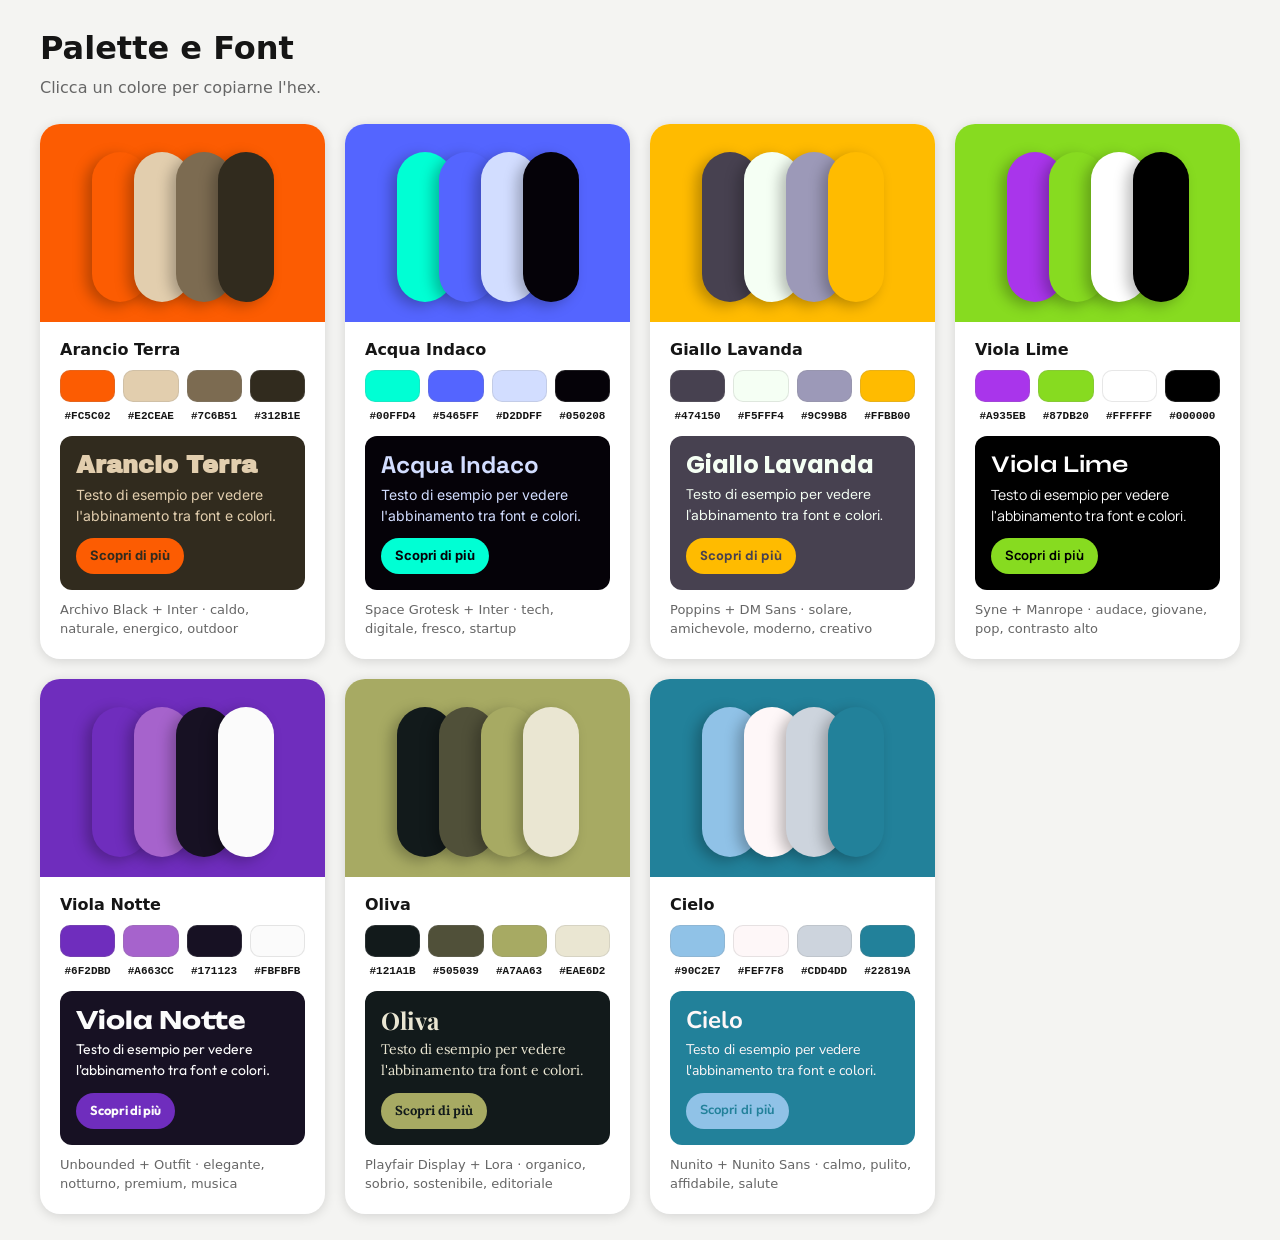
==== index.html @ dd637e9d "Libreria palette colori con font suggeriti, variabili CSS e anteprima Co-Authored-By: Claude Opus 5." ====
<!doctype html>
<html lang="it"><head><meta charset="utf-8"><meta name="viewport" content="width=device-width,initial-scale=1">
<title>Palette e Font</title>
<link rel="stylesheet" href="https://fonts.googleapis.com/css2?family=Archivo+Black:wght@400;700&family=DM+Sans:wght@400;700&family=Inter:wght@400;700&family=Lora:wght@400;700&family=Manrope:wght@400;700&family=Nunito:wght@400;700&family=Nunito+Sans:wght@400;700&family=Outfit:wght@400;700&family=Playfair+Display:wght@400;700&family=Poppins:wght@400;700&family=Space+Grotesk:wght@400;700&family=Syne:wght@400;700&family=Unbounded:wght@400;700&display=swap">
<style>
:root{--bg:#f4f4f2;--fg:#151515;--muted:#666;--card:#fff}
@media (prefers-color-scheme:dark){:root{--bg:#111;--fg:#eee;--muted:#999;--card:#1c1c1c}}
*{box-sizing:border-box}
body{margin:0;background:var(--bg);color:var(--fg);font:16px/1.5 system-ui,sans-serif;padding:24px 16px}
h1{margin:0 0 4px} p.sub{color:var(--muted);margin:0 0 24px}
.grid{display:grid;gap:20px;grid-template-columns:repeat(auto-fill,minmax(280px,1fr));max-width:1200px;margin:0 auto}
header{max-width:1200px;margin:0 auto}
.card{border-radius:20px;overflow:hidden;background:var(--card);box-shadow:0 2px 12px #0002}
.hero{padding:28px 20px 20px;display:flex;justify-content:center}
.pill{width:56px;height:150px;border-radius:28px;margin-left:-14px;box-shadow:-6px 4px 14px #0004}
.pill:first-child{margin-left:0}
.body{padding:16px 20px 20px}
.sw{display:flex;gap:8px;margin:8px 0 14px}
.sw button{flex:1;border:0;padding:40px 0 0;font:600 11px ui-monospace,monospace;cursor:pointer;color:var(--fg);background:none;position:relative}
.sw button::before{content:"";position:absolute;inset:0 0 20px;border-radius:10px;background:var(--c);border:1px solid #8883}
.demo{border-radius:12px;padding:16px}
.demo h3{margin:0 0 6px;font-size:24px;line-height:1.1}
.demo p{margin:0 0 12px;font-size:14px}
.demo span{display:inline-block;padding:8px 14px;border-radius:999px;font-weight:700;font-size:13px}
.meta{color:var(--muted);font-size:13px;margin-top:10px}
</style></head><body>
<header><h1>Palette e Font</h1><p class="sub">Clicca un colore per copiarne l'hex.</p></header>
<div class="grid">
<article class="card"><div class="hero" style="background:#FC5C02"><div class="pill" style="background:#FC5C02"></div><div class="pill" style="background:#E2CEAE"></div><div class="pill" style="background:#7C6B51"></div><div class="pill" style="background:#312B1E"></div></div>
<div class="body"><strong>Arancio Terra</strong><div class="sw"><button style="--c:#FC5C02" data-hex="#FC5C02">#FC5C02</button><button style="--c:#E2CEAE" data-hex="#E2CEAE">#E2CEAE</button><button style="--c:#7C6B51" data-hex="#7C6B51">#7C6B51</button><button style="--c:#312B1E" data-hex="#312B1E">#312B1E</button></div>
<div class="demo" style="background:#312B1E;color:#E2CEAE"><h3 style="font-family:'Archivo Black'">Arancio Terra</h3>
<p style="font-family:'Inter'">Testo di esempio per vedere l'abbinamento tra font e colori.</p>
<span style="background:#FC5C02;color:#312B1E;font-family:'Inter'">Scopri di più</span></div>
<div class="meta">Archivo Black + Inter · caldo, naturale, energico, outdoor</div></div></article>
<article class="card"><div class="hero" style="background:#5465FF"><div class="pill" style="background:#00FFD4"></div><div class="pill" style="background:#5465FF"></div><div class="pill" style="background:#D2DDFF"></div><div class="pill" style="background:#050208"></div></div>
<div class="body"><strong>Acqua Indaco</strong><div class="sw"><button style="--c:#00FFD4" data-hex="#00FFD4">#00FFD4</button><button style="--c:#5465FF" data-hex="#5465FF">#5465FF</button><button style="--c:#D2DDFF" data-hex="#D2DDFF">#D2DDFF</button><button style="--c:#050208" data-hex="#050208">#050208</button></div>
<div class="demo" style="background:#050208;color:#D2DDFF"><h3 style="font-family:'Space Grotesk'">Acqua Indaco</h3>
<p style="font-family:'Inter'">Testo di esempio per vedere l'abbinamento tra font e colori.</p>
<span style="background:#00FFD4;color:#050208;font-family:'Inter'">Scopri di più</span></div>
<div class="meta">Space Grotesk + Inter · tech, digitale, fresco, startup</div></div></article>
<article class="card"><div class="hero" style="background:#FFBB00"><div class="pill" style="background:#474150"></div><div class="pill" style="background:#F5FFF4"></div><div class="pill" style="background:#9C99B8"></div><div class="pill" style="background:#FFBB00"></div></div>
<div class="body"><strong>Giallo Lavanda</strong><div class="sw"><button style="--c:#474150" data-hex="#474150">#474150</button><button style="--c:#F5FFF4" data-hex="#F5FFF4">#F5FFF4</button><button style="--c:#9C99B8" data-hex="#9C99B8">#9C99B8</button><button style="--c:#FFBB00" data-hex="#FFBB00">#FFBB00</button></div>
<div class="demo" style="background:#474150;color:#F5FFF4"><h3 style="font-family:'Poppins'">Giallo Lavanda</h3>
<p style="font-family:'DM Sans'">Testo di esempio per vedere l'abbinamento tra font e colori.</p>
<span style="background:#FFBB00;color:#474150;font-family:'DM Sans'">Scopri di più</span></div>
<div class="meta">Poppins + DM Sans · solare, amichevole, moderno, creativo</div></div></article>
<article class="card"><div class="hero" style="background:#87DB20"><div class="pill" style="background:#A935EB"></div><div class="pill" style="background:#87DB20"></div><div class="pill" style="background:#FFFFFF"></div><div class="pill" style="background:#000000"></div></div>
<div class="body"><strong>Viola Lime</strong><div class="sw"><button style="--c:#A935EB" data-hex="#A935EB">#A935EB</button><button style="--c:#87DB20" data-hex="#87DB20">#87DB20</button><button style="--c:#FFFFFF" data-hex="#FFFFFF">#FFFFFF</button><button style="--c:#000000" data-hex="#000000">#000000</button></div>
<div class="demo" style="background:#000000;color:#FFFFFF"><h3 style="font-family:'Syne'">Viola Lime</h3>
<p style="font-family:'Manrope'">Testo di esempio per vedere l'abbinamento tra font e colori.</p>
<span style="background:#87DB20;color:#000000;font-family:'Manrope'">Scopri di più</span></div>
<div class="meta">Syne + Manrope · audace, giovane, pop, contrasto alto</div></div></article>
<article class="card"><div class="hero" style="background:#6F2DBD"><div class="pill" style="background:#6F2DBD"></div><div class="pill" style="background:#A663CC"></div><div class="pill" style="background:#171123"></div><div class="pill" style="background:#FBFBFB"></div></div>
<div class="body"><strong>Viola Notte</strong><div class="sw"><button style="--c:#6F2DBD" data-hex="#6F2DBD">#6F2DBD</button><button style="--c:#A663CC" data-hex="#A663CC">#A663CC</button><button style="--c:#171123" data-hex="#171123">#171123</button><button style="--c:#FBFBFB" data-hex="#FBFBFB">#FBFBFB</button></div>
<div class="demo" style="background:#171123;color:#FBFBFB"><h3 style="font-family:'Unbounded'">Viola Notte</h3>
<p style="font-family:'Outfit'">Testo di esempio per vedere l'abbinamento tra font e colori.</p>
<span style="background:#6F2DBD;color:#FBFBFB;font-family:'Outfit'">Scopri di più</span></div>
<div class="meta">Unbounded + Outfit · elegante, notturno, premium, musica</div></div></article>
<article class="card"><div class="hero" style="background:#A7AA63"><div class="pill" style="background:#121A1B"></div><div class="pill" style="background:#505039"></div><div class="pill" style="background:#A7AA63"></div><div class="pill" style="background:#EAE6D2"></div></div>
<div class="body"><strong>Oliva</strong><div class="sw"><button style="--c:#121A1B" data-hex="#121A1B">#121A1B</button><button style="--c:#505039" data-hex="#505039">#505039</button><button style="--c:#A7AA63" data-hex="#A7AA63">#A7AA63</button><button style="--c:#EAE6D2" data-hex="#EAE6D2">#EAE6D2</button></div>
<div class="demo" style="background:#121A1B;color:#EAE6D2"><h3 style="font-family:'Playfair Display'">Oliva</h3>
<p style="font-family:'Lora'">Testo di esempio per vedere l'abbinamento tra font e colori.</p>
<span style="background:#A7AA63;color:#121A1B;font-family:'Lora'">Scopri di più</span></div>
<div class="meta">Playfair Display + Lora · organico, sobrio, sostenibile, editoriale</div></div></article>
<article class="card"><div class="hero" style="background:#22819A"><div class="pill" style="background:#90C2E7"></div><div class="pill" style="background:#FEF7F8"></div><div class="pill" style="background:#CDD4DD"></div><div class="pill" style="background:#22819A"></div></div>
<div class="body"><strong>Cielo</strong><div class="sw"><button style="--c:#90C2E7" data-hex="#90C2E7">#90C2E7</button><button style="--c:#FEF7F8" data-hex="#FEF7F8">#FEF7F8</button><button style="--c:#CDD4DD" data-hex="#CDD4DD">#CDD4DD</button><button style="--c:#22819A" data-hex="#22819A">#22819A</button></div>
<div class="demo" style="background:#22819A;color:#FEF7F8"><h3 style="font-family:'Nunito'">Cielo</h3>
<p style="font-family:'Nunito Sans'">Testo di esempio per vedere l'abbinamento tra font e colori.</p>
<span style="background:#90C2E7;color:#22819A;font-family:'Nunito Sans'">Scopri di più</span></div>
<div class="meta">Nunito + Nunito Sans · calmo, pulito, affidabile, salute</div></div></article>
</div>
<script>
document.querySelectorAll('.sw button').forEach(b => b.onclick = () => {
  try { navigator.clipboard.writeText(b.dataset.hex); const t = b.textContent; b.textContent = 'Copiato'; setTimeout(() => b.textContent = t, 900); } catch (e) {}
});
</script>
</body></html>
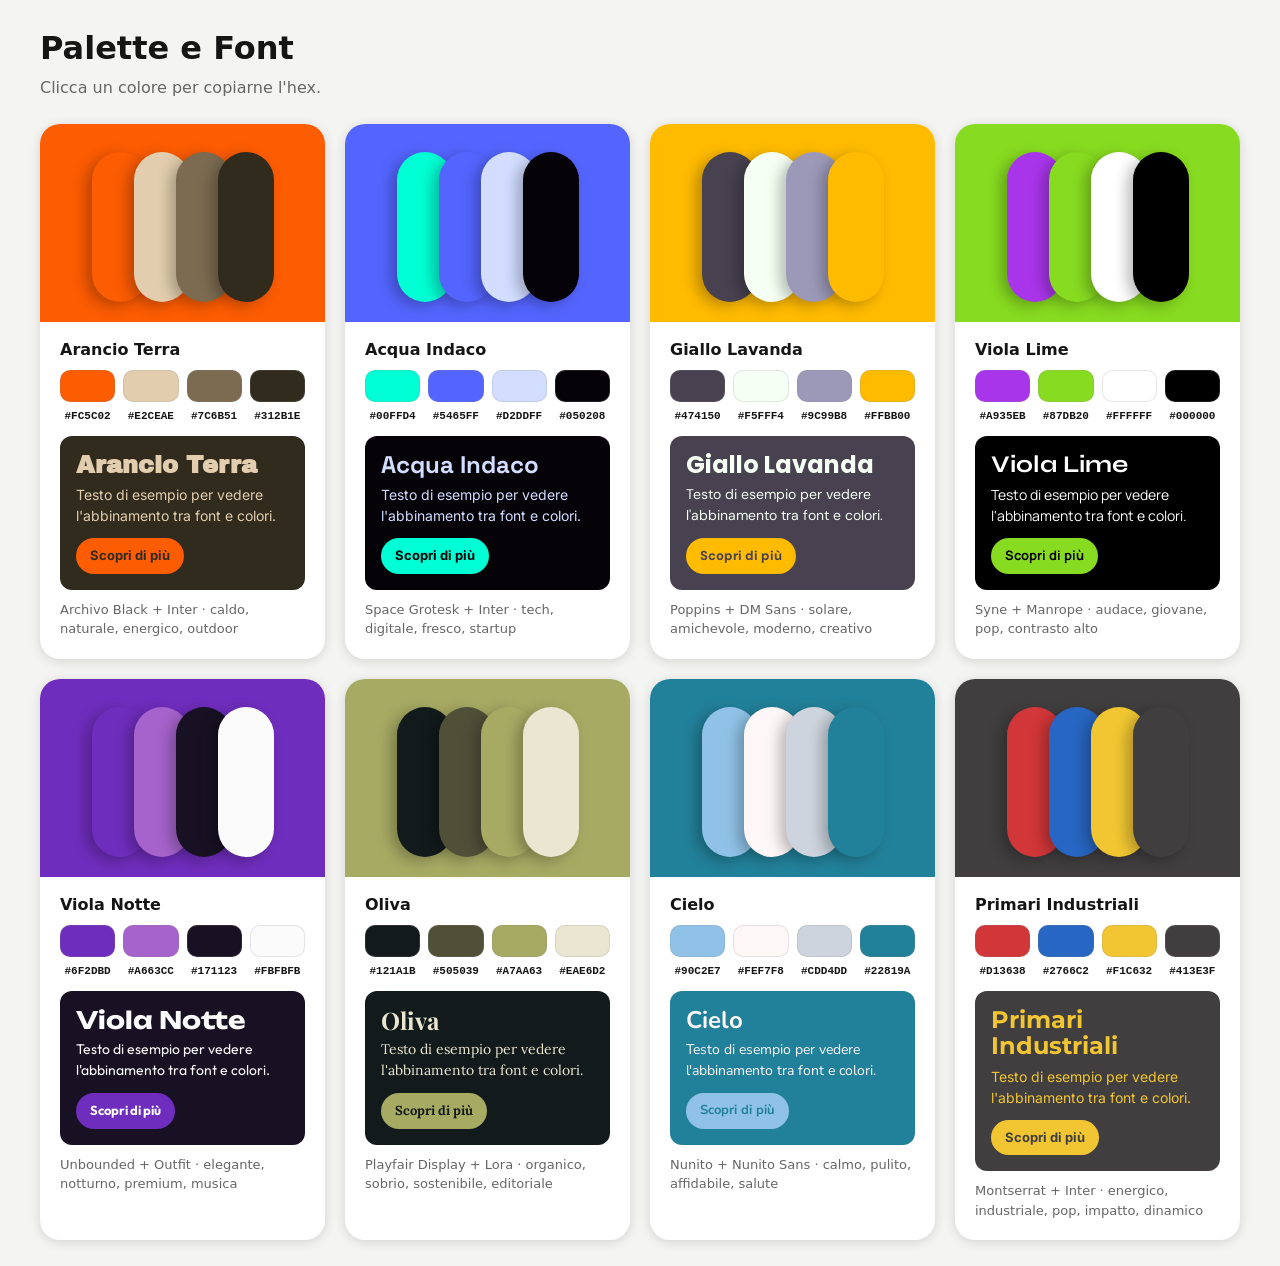
==== commit 5f4d5406: "Aggiunge palette Primari Industriali dal video Reel bullet time Co-Authored-By: Claude Opus 5.5 <nor" ====
--- a/index.html
+++ b/index.html
@@ -1,7 +1,7 @@
 <!doctype html>
 <html lang="it"><head><meta charset="utf-8"><meta name="viewport" content="width=device-width,initial-scale=1">
 <title>Palette e Font</title>
-<link rel="stylesheet" href="https://fonts.googleapis.com/css2?family=Archivo+Black:wght@400;700&family=DM+Sans:wght@400;700&family=Inter:wght@400;700&family=Lora:wght@400;700&family=Manrope:wght@400;700&family=Nunito:wght@400;700&family=Nunito+Sans:wght@400;700&family=Outfit:wght@400;700&family=Playfair+Display:wght@400;700&family=Poppins:wght@400;700&family=Space+Grotesk:wght@400;700&family=Syne:wght@400;700&family=Unbounded:wght@400;700&display=swap">
+<link rel="stylesheet" href="https://fonts.googleapis.com/css2?family=Archivo+Black:wght@400;700&family=DM+Sans:wght@400;700&family=Inter:wght@400;700&family=Lora:wght@400;700&family=Manrope:wght@400;700&family=Montserrat:wght@400;700&family=Nunito:wght@400;700&family=Nunito+Sans:wght@400;700&family=Outfit:wght@400;700&family=Playfair+Display:wght@400;700&family=Poppins:wght@400;700&family=Space+Grotesk:wght@400;700&family=Syne:wght@400;700&family=Unbounded:wght@400;700&display=swap">
 <style>
 :root{--bg:#f4f4f2;--fg:#151515;--muted:#666;--card:#fff}
 @media (prefers-color-scheme:dark){:root{--bg:#111;--fg:#eee;--muted:#999;--card:#1c1c1c}}
@@ -68,6 +68,12 @@
 <p style="font-family:'Nunito Sans'">Testo di esempio per vedere l'abbinamento tra font e colori.</p>
 <span style="background:#90C2E7;color:#22819A;font-family:'Nunito Sans'">Scopri di più</span></div>
 <div class="meta">Nunito + Nunito Sans · calmo, pulito, affidabile, salute</div></div></article>
+<article class="card"><div class="hero" style="background:#413E3F"><div class="pill" style="background:#D13638"></div><div class="pill" style="background:#2766C2"></div><div class="pill" style="background:#F1C632"></div><div class="pill" style="background:#413E3F"></div></div>
+<div class="body"><strong>Primari Industriali</strong><div class="sw"><button style="--c:#D13638" data-hex="#D13638">#D13638</button><button style="--c:#2766C2" data-hex="#2766C2">#2766C2</button><button style="--c:#F1C632" data-hex="#F1C632">#F1C632</button><button style="--c:#413E3F" data-hex="#413E3F">#413E3F</button></div>
+<div class="demo" style="background:#413E3F;color:#F1C632"><h3 style="font-family:'Montserrat'">Primari Industriali</h3>
+<p style="font-family:'Inter'">Testo di esempio per vedere l'abbinamento tra font e colori.</p>
+<span style="background:#F1C632;color:#413E3F;font-family:'Inter'">Scopri di più</span></div>
+<div class="meta">Montserrat + Inter · energico, industriale, pop, impatto, dinamico</div></div></article>
 </div>
 <script>
 document.querySelectorAll('.sw button').forEach(b => b.onclick = () => {
